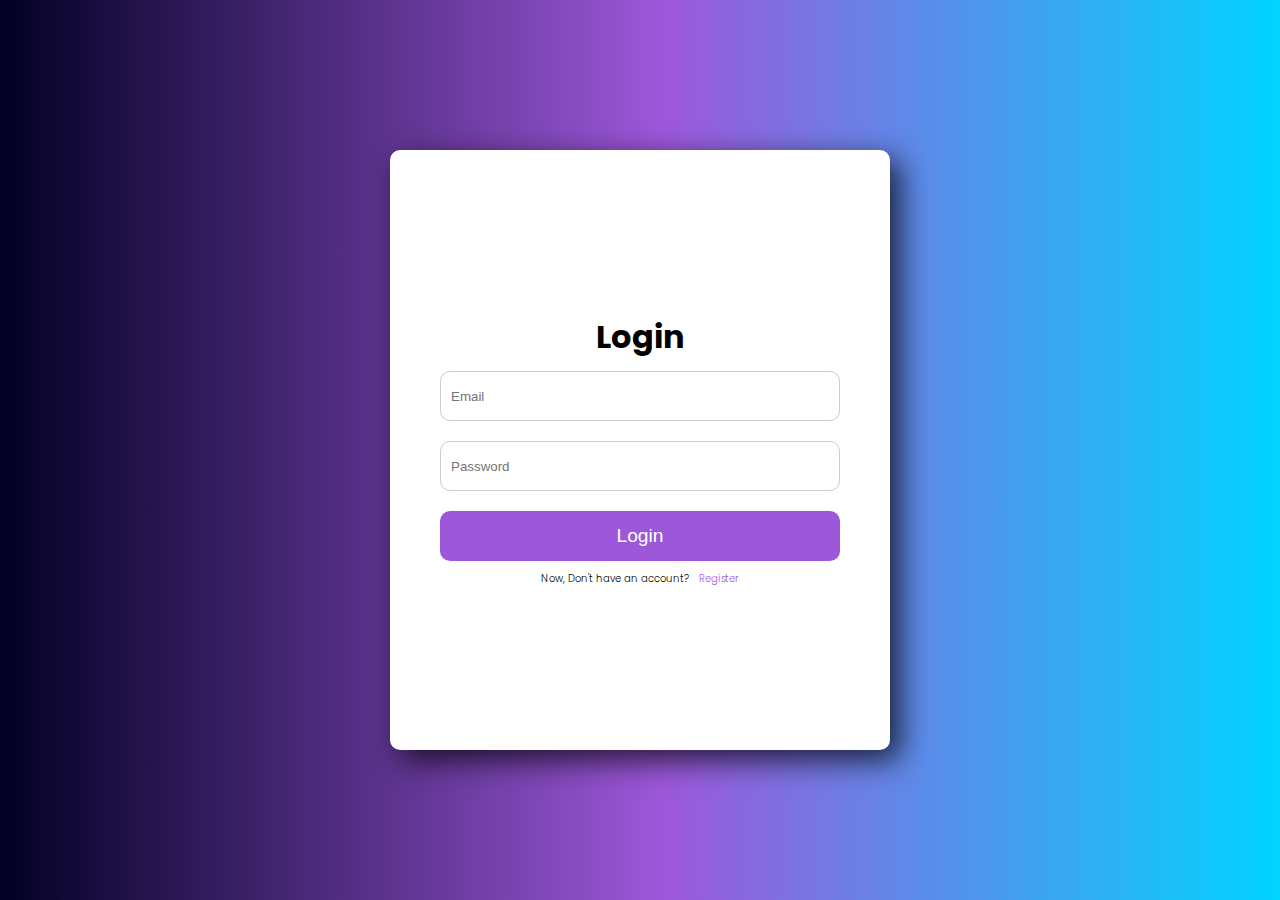
==== index.html @ a8fa305b "fix/arreglo de index" ====
<!DOCTYPE html>
<html lang="en">

<head>
    <meta charset="UTF-8">
    <meta name="viewport" content="width=device-width, initial-scale=1.0">
    <link rel="stylesheet" href="CSS/Style.CSS">
    <title>Login</title>
    <link rel="preconnect" href="https://fonts.googleapis.com">
    <link rel="preconnect" href="https://fonts.gstatic.com" crossorigin>
    <link
        href="https://fonts.googleapis.com/css2?family=Poppins:ital,wght@0,100;0,200;0,300;0,400;0,500;0,600;0,700;0,800;0,900;1,100;1,200;1,300;1,400;1,500;1,600;1,700;1,800;1,900&display=swap"
        rel="stylesheet">

</head>

<body>

    <div class="container">
        <div class="container_login">
            <h1 class="poppins-bold">Login</h1>
            
            <input
            class="input"
            placeholder="Email"
            type="text">

            <input
            class="input"
            placeholder="Password"
            type="password">

            
            <button class="button">
                <a class="poppins-extraligh text-button" href="">Login</a>
            </button>

            <span class="poppins-light span-register">Now, Don't have an account?<a class="text-a" href="">Register</a></span>


        </div>

    </div>
    <script src="JS/validate.js"></script>

</body>

</html>
---- CSS/Style.CSS ----
* {
    margin: 0;
    padding: 0;
    box-sizing: border-box;
}

/* fonts de google */

.poppins-thin {
    font-family: "Poppins", sans-serif;
    font-weight: 100;
    font-style: normal;
  }
  
  .poppins-extralight {
    font-family: "Poppins", sans-serif;
    font-weight: 200;
    font-style: normal;
  }
  
  .poppins-light {
    font-family: "Poppins", sans-serif;
    font-weight: 300;
    font-style: normal;
    font-size: 10px;
  }
  
  .poppins-regular {
    font-family: "Poppins", sans-serif;
    font-weight: 400;
    font-style: normal;
  }
  
  .poppins-medium {
    font-family: "Poppins", sans-serif;
    font-weight: 500;
    font-style: normal;
  }
  
  .poppins-semibold {
    font-family: "Poppins", sans-serif;
    font-weight: 600;
    font-style: normal;
  }
  
  .poppins-bold {
    font-family: "Poppins", sans-serif;
    font-weight: 700;
    font-style: normal;
  }
  
  .poppins-extrabold {
    font-family: "Poppins", sans-serif;
    font-weight: 800;
    font-style: normal;
  }
  
  .poppins-black {
    font-family: "Poppins", sans-serif;
    font-weight: 900;
    font-style: normal;
  }
  
  .poppins-thin-italic {
    font-family: "Poppins", sans-serif;
    font-weight: 100;
    font-style: italic;
  }
  
  .poppins-extralight-italic {
    font-family: "Poppins", sans-serif;
    font-weight: 200;
    font-style: italic;
  }
  
  .poppins-light-italic {
    font-family: "Poppins", sans-serif;
    font-weight: 300;
    font-style: italic;
  }
  
  .poppins-regular-italic {
    font-family: "Poppins", sans-serif;
    font-weight: 400;
    font-style: italic;
  }
  
  .poppins-medium-italic {
    font-family: "Poppins", sans-serif;
    font-weight: 500;
    font-style: italic;
  }
  
  .poppins-semibold-italic {
    font-family: "Poppins", sans-serif;
    font-weight: 600;
    font-style: italic;
  }
  
  .poppins-bold-italic {
    font-family: "Poppins", sans-serif;
    font-weight: 700;
    font-style: italic;
  }
  
  .poppins-extrabold-italic {
    font-family: "Poppins", sans-serif;
    font-weight: 800;
    font-style: italic;
  }
  
  .poppins-black-italic {
    font-family: "Poppins", sans-serif;
    font-weight: 900;
    font-style: italic;
  }
  

.container {
    width: 100%;
    height: 100vh;
    display: flex;
    justify-content: center;
    align-items: center;
    background: rgb(2,0,36);
    background: linear-gradient(90deg, rgba(2,0,36,1) 0%, rgba(157,88,218,1) 52%, rgba(0,212,255,1) 100%);
}

.container_login {
    width: 500px;
    height: 600px;
    background-color: #fff;
    border-radius: 10px;
    display: flex;
    flex-direction: column;
    align-items: center;
    justify-content: center;
    box-shadow: 10px 10px 30px 0px rgba(0,0,0,0.75);
}

/* csss para inputs */

.input {
    width: 80%;
    height: 50px;
    margin: 10px 0;
    border-radius: 10px;
    border: 1px solid #ccc;
    padding: 0 10px;
}

.button {
    width: 80%;
    height: 50px;
    margin: 10px 0;
    border-radius: 10px;
    border: none;
    background-color: #9d58da;
    color: #fff;
    font-size: 1.2rem;
    cursor: pointer;
    
}
    
.button:hover {
    background-color: #ce97ff;
}

.text-button {
    text-align: center;
    font-size: 1.2rem;
    color: #fff;
    margin: 10px 0;
    text-decoration: none;
}

.text-a {
    margin-left: 10px;
    text-decoration: none;
    color: #9d58da;
}

.span-register {
    justify-content: end;
}
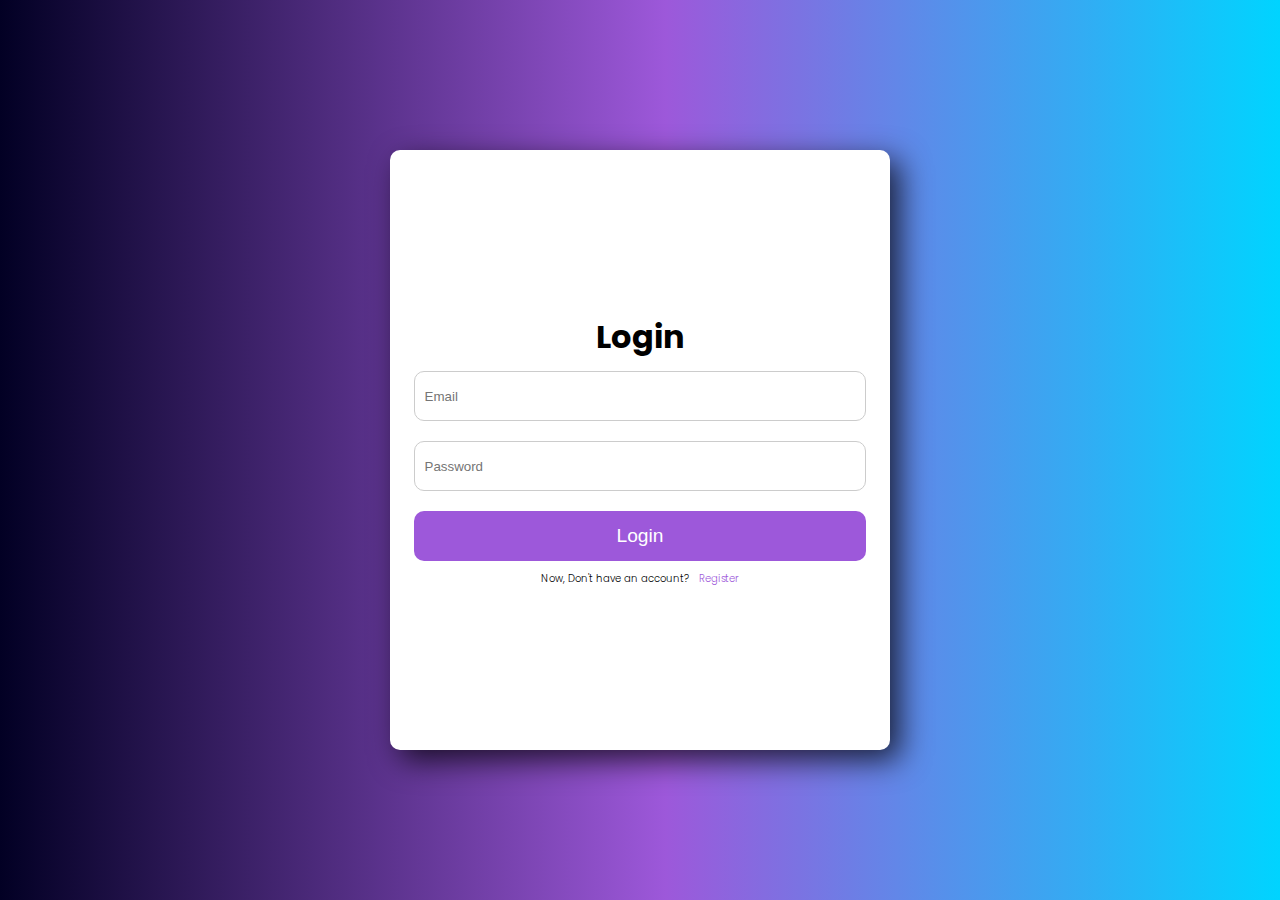
==== commit 776371bd: "fix/arreglo de index-register" ====
--- a/index.html
+++ b/index.html
@@ -11,7 +11,6 @@
     <link
         href="https://fonts.googleapis.com/css2?family=Poppins:ital,wght@0,100;0,200;0,300;0,400;0,500;0,600;0,700;0,800;0,900;1,100;1,200;1,300;1,400;1,500;1,600;1,700;1,800;1,900&display=swap"
         rel="stylesheet">
-
 </head>
 
 <body>
@@ -19,30 +18,23 @@
     <div class="container">
         <div class="container_login">
             <h1 class="poppins-bold">Login</h1>
-            
-            <input
-            class="input"
-            placeholder="Email"
-            type="text">
 
-            <input
-            class="input"
-            placeholder="Password"
-            type="password">
+            <!-- El botón debe estar dentro del formulario -->
+            <form id="loginForm">
+                <input class="input" id="email" placeholder="Email" type="text">
+                <input class="input" id="password" placeholder="Password" type="password">
 
-            
-            <button class="button">
-                <a class="poppins-extraligh text-button" href="">Login</a>
-            </button>
+                <!-- Asegúrate de que el botón esté dentro del formulario y tenga tipo submit -->
+                <button class="button" type="submit">Login</button>
+            </form>
 
-            <span class="poppins-light span-register">Now, Don't have an account?<a class="text-a" href="">Register</a></span>
+            <span class="poppins-light span-register">Now, Don't have an account?<a class="text-a"
+                    href="">Register</a></span>
+        </div>
+    </div>
 
-
-        </div>
-
-    </div>
+    <!-- El archivo JS donde está la validación -->
     <script src="JS/validate.js"></script>
-
 </body>
 
 </html>--- a/CSS/Style.CSS
+++ b/CSS/Style.CSS
@@ -141,7 +141,7 @@
 /* csss para inputs */
 
 .input {
-    width: 80%;
+    width: 100%;
     height: 50px;
     margin: 10px 0;
     border-radius: 10px;
@@ -150,7 +150,7 @@
 }
 
 .button {
-    width: 80%;
+    width: 100%;
     height: 50px;
     margin: 10px 0;
     border-radius: 10px;
@@ -183,3 +183,33 @@
 .span-register {
     justify-content: end;
 }
+
+.form {
+    width: 100%;
+    display: flex;
+    flex-direction: column;
+    align-items: center;
+    justify-content: center;
+}
+
+.form-register {
+  padding: 20px;
+    width: 100%;
+    display: flex;
+    flex-direction: column;
+    align-items: center;
+    justify-content: center;
+} 
+
+.button-register {
+  width: 80%;
+  height: 50px;
+  margin: 10px 0;
+  border-radius: 10px;
+  border: none;
+  background-color: #9d58da;
+  color: #fff;
+  font-size: 1.2rem;
+  cursor: pointer;
+  
+}